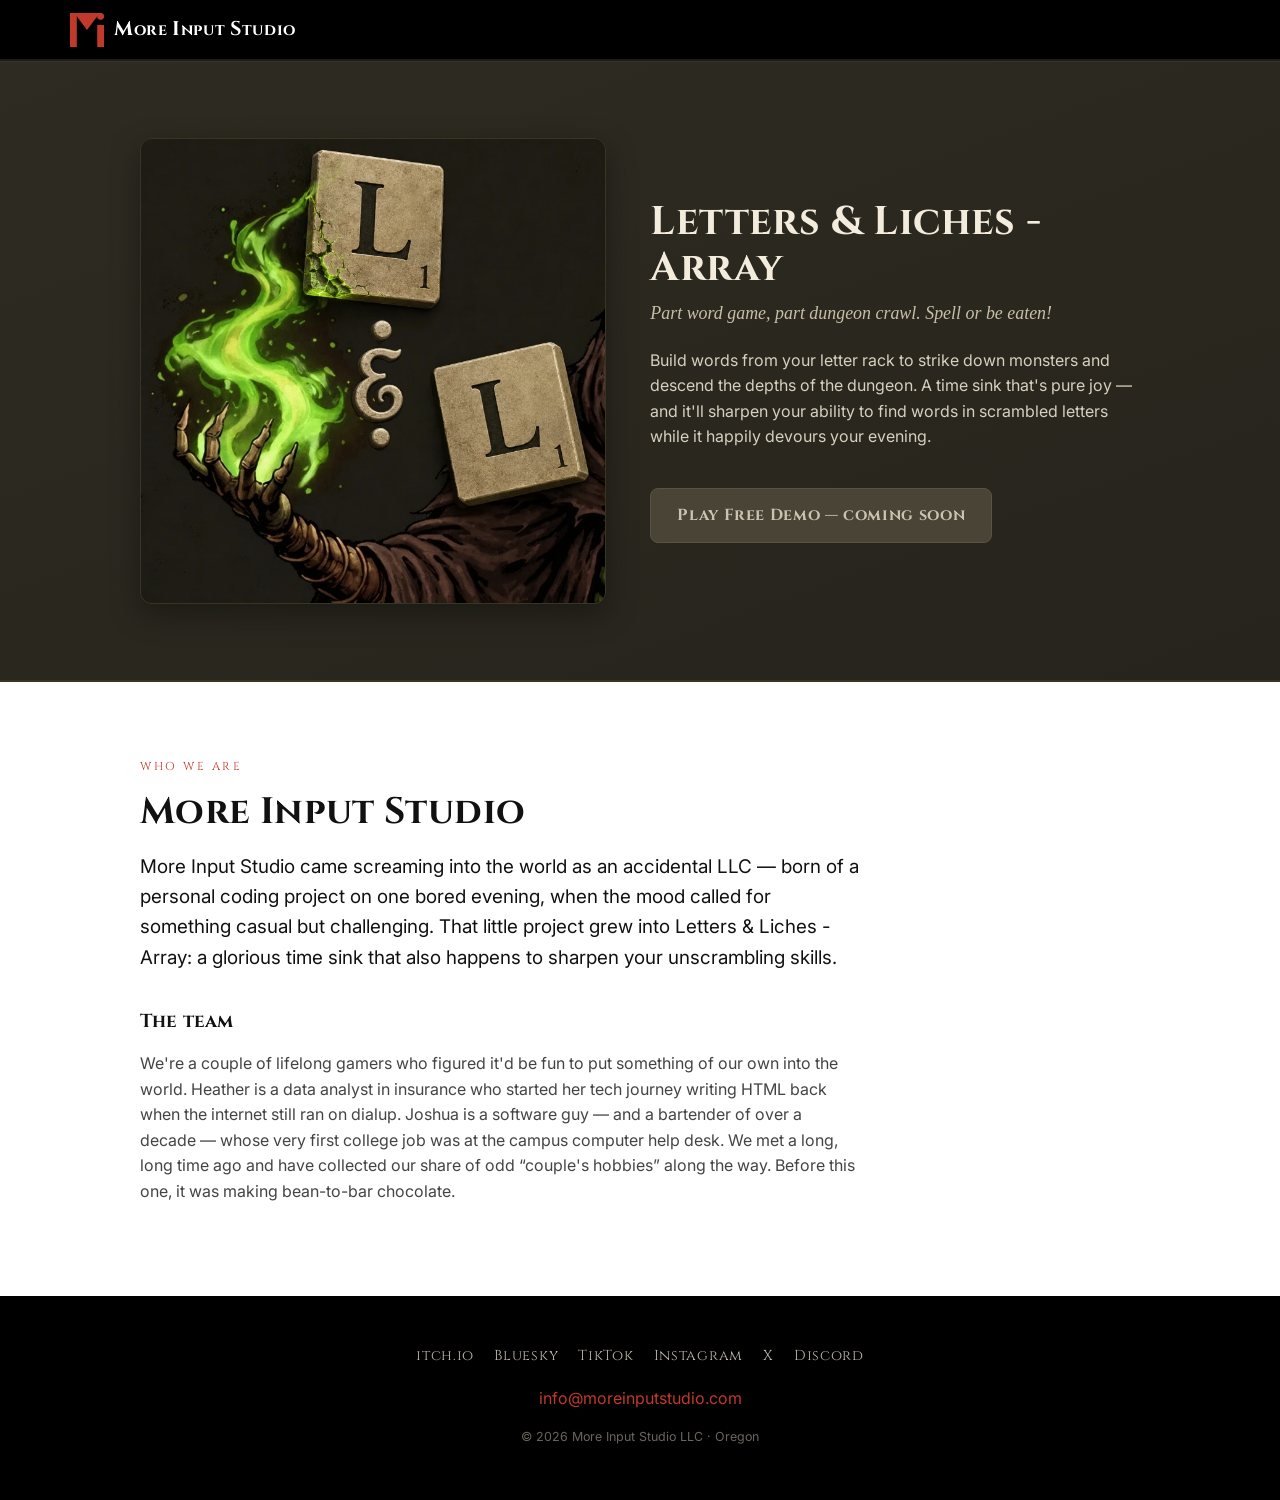
==== index.html @ 366e1a0a "Initial site launch: moreinputstudio.com Home, Tools, and Devlog pages. CNAME wired for custom domai" ====
<!DOCTYPE html>
<html lang="en">
<head>
  <meta charset="UTF-8">
  <meta name="viewport" content="width=device-width, initial-scale=1.0">
  <title>More Input Studio</title>
  <meta name="description" content="More Input Studio — a small game studio. Makers of Letters &amp; Liches: Array.">
  <link rel="icon" href="assets/favicon.svg">
  <link rel="preconnect" href="https://fonts.googleapis.com">
  <link rel="preconnect" href="https://fonts.gstatic.com" crossorigin>
  <link href="https://fonts.googleapis.com/css2?family=Cinzel:wght@400;700&family=IM+Fell+English:ital@0;1&family=Inter:wght@400;500;600&display=swap" rel="stylesheet">
  <link rel="stylesheet" href="assets/site.css">
</head>
<body>

  <!-- ===== Sticky top bar: hamburger (left) → Mi mark → wordmark ===== -->
  <header class="topbar">
    <button class="hamburger" aria-label="Menu" aria-controls="navpanel" aria-expanded="false">
      <span></span><span></span><span></span>
    </button>
    <a class="brand" href="index.html">
      <img src="assets/mi-mark.svg" alt="More Input Studio">
      <span class="wordmark"><span class="i">M</span>ore&nbsp;<span class="i">I</span>nput&nbsp;<span class="i">S</span>tudio</span>
    </a>
  </header>

  <nav class="navpanel" id="navpanel">
    <a href="index.html" class="current">Home</a>
    <a href="tools.html">Tools &amp; Utilities</a>
    <a href="devlog.html">Devlog</a>
  </nav>

  <!-- ===== Spotlight (brown band) — Letters &amp; Liches: Array ===== -->
  <section class="section spotlight">
    <div class="wrap grid">
      <img class="cover" src="assets/ll-cover_v2_752x752.webp" width="752" height="752"
           alt="Letters &amp; Liches: Array — cracked green-flame Scrabble tiles held by a skeletal hand">
      <div>
        <h2>Letters &amp; Liches - Array</h2>
        <p class="sub">Part word game, part dungeon crawl. Spell or be eaten!</p>
        <p>Build words from your letter rack to strike down monsters and descend the depths of
          the dungeon. A time sink that's pure joy — and it'll sharpen your ability to find
          words in scrambled letters while it happily devours your evening.</p>
        <a class="btn soon" href="#" aria-disabled="true">Play Free Demo — coming soon</a>
      </div>
    </div>
  </section>

  <!-- ===== About (white) ===== -->
  <section class="section about">
    <div class="wrap">
      <p class="eyebrow">Who we are</p>
      <h2>More Input Studio</h2>
      <p class="lede">More Input Studio came screaming into the world as an accidental LLC —
        born of a personal coding project on one bored evening, when the mood called for
        something casual but challenging. That little project grew into Letters &amp; Liches -
        Array: a glorious time sink that also happens to sharpen your unscrambling skills.</p>

      <h3 style="margin-top:38px;">The team</h3>
      <p style="max-width:720px;color:#444;">We're a couple of lifelong gamers who figured it'd
        be fun to put something of our own into the world. Heather is a data analyst in insurance
        who started her tech journey writing HTML back when the internet still ran on dialup.
        Joshua is a software guy — and a bartender of over a decade — whose very first college
        job was at the campus computer help desk. We met a long, long time ago and have collected
        our share of odd &ldquo;couple's hobbies&rdquo; along the way. Before this one, it was
        making bean-to-bar chocolate.</p>
    </div>
  </section>

  <!-- ===== Footer ===== -->
  <footer class="footer">
    <div class="socials">
      <a href="https://moreinputstudio.itch.io/" target="_blank" rel="noopener">itch.io</a>
      <a href="https://bsky.app/profile/moreinputstudio.bsky.social" target="_blank" rel="noopener">Bluesky</a>
      <a href="https://www.tiktok.com/@moreinputstudio" target="_blank" rel="noopener">TikTok</a>
      <a href="https://www.instagram.com/moreinputstudio/" target="_blank" rel="noopener">Instagram</a>
      <a href="https://x.com/MoreInputStudio" target="_blank" rel="noopener">X</a>
      <a href="https://discord.gg/sPJzJ8tDV" target="_blank" rel="noopener">Discord</a>
    </div>
    <p class="contact"><a href="mailto:info@moreinputstudio.com">info@moreinputstudio.com</a></p>
    <p class="fine">© 2026 More Input Studio LLC · Oregon</p>
  </footer>

  <script src="assets/site.js"></script>
</body>
</html>
---- assets/site.css ----
/* ============================================================
   More Input Studio — site styles (DRAFT)
   Palette: high-contrast black/white base, L&L brown as accent band,
   brand red (#c0392b) as the through-line accent.
   ============================================================ */

:root{
  --red:        #c0392b;   /* brand red (logo) */
  --red-hi:     #d94b3b;   /* hover/brighter red */
  --brown:      #2e2b22;   /* L&L stone — spotlight band only */
  --brown-2:    #26241c;   /* darker brown, gradient partner */
  --brown-edge: #3a3520;   /* warm brown border */
  --ink:        #111111;   /* near-black body text on light */
  --paper:      #ffffff;   /* white */
  --black:      #0b0b0b;   /* site black */
  --black-2:    #000000;
  --muted:      #8a8a8a;   /* secondary text */
  --nav-h:      60px;
}

*{ box-sizing:border-box; }
html{ scroll-behavior:smooth; }
body{
  margin:0;
  font-family:'Inter',-apple-system,BlinkMacSystemFont,'Segoe UI',Roboto,Helvetica,Arial,sans-serif;
  color:var(--ink);
  background:var(--paper);
  line-height:1.6;
  -webkit-font-smoothing:antialiased;
}
h1,h2,h3{ font-family:'Cinzel',Georgia,serif; font-weight:700; line-height:1.15; letter-spacing:.01em; }
a{ color:inherit; }
img{ max-width:100%; display:block; }

/* ---------- Sticky top bar ---------- */
.topbar{
  position:sticky; top:0; z-index:1000;
  height:var(--nav-h);
  background:var(--black-2);
  color:var(--paper);
  display:flex; align-items:center; gap:14px;
  padding:0 18px;
  border-bottom:1px solid #1c1c1c;
}
.hamburger{
  appearance:none; background:none; border:0; cursor:pointer;
  width:38px; height:38px; padding:8px; border-radius:6px;
  display:flex; flex-direction:column; justify-content:space-between;
}
.hamburger:hover{ background:#1a1a1a; }
.hamburger span{ display:block; height:2px; background:var(--paper); border-radius:2px; transition:.2s; }
.brand{
  display:flex; align-items:center; gap:10px;
  text-decoration:none; color:var(--paper);
}
.brand img{ width:34px; height:34px; }
.brand .wordmark{
  font-family:'Cinzel',serif; font-weight:700; font-size:1.0rem;
  letter-spacing:.04em; white-space:nowrap; line-height:1;
}
.brand .wordmark .i{ font-size:1.24em; }  /* enlarge the M, I, S initials */

/* ---------- Slide-down nav panel ---------- */
.navpanel{
  position:fixed; top:var(--nav-h); left:0; right:0; z-index:999;
  background:var(--black-2); color:var(--paper);
  border-bottom:1px solid #1c1c1c;
  max-height:0; overflow:hidden;
  transition:max-height .28s ease;
}
.navpanel.open{ max-height:320px; }
.navpanel a{
  display:block; text-decoration:none; color:var(--paper);
  padding:15px 22px; font-family:'Cinzel',serif; letter-spacing:.04em;
  border-top:1px solid #161616;
}
.navpanel a:first-child{ border-top:0; }
.navpanel a:hover{ background:#161616; color:var(--red-hi); }
.navpanel a.current{ color:var(--red); }

/* ---------- Generic section ---------- */
.section{ padding:76px 22px; }
.wrap{ max-width:1000px; margin:0 auto; }
.eyebrow{
  font-family:'Cinzel',serif; text-transform:uppercase; letter-spacing:.22em;
  font-size:.72rem; color:var(--red); margin:0 0 14px;
}

/* ---------- Spotlight (brown band) ---------- */
.spotlight{
  background:linear-gradient(160deg,var(--brown),var(--brown-2));
  color:#efe9dd;
  border-top:2px solid var(--brown-edge);
  border-bottom:2px solid var(--brown-edge);
}
.spotlight .grid{
  display:grid; grid-template-columns:minmax(0,1fr) minmax(0,1.05fr);
  gap:44px; align-items:center;
}
.cover{
  width:100%; height:auto; display:block;
  border-radius:12px; border:1px solid var(--brown-edge);
  box-shadow:0 10px 30px rgba(0,0,0,.35);
}
.spotlight h2{ font-size:clamp(1.7rem,4vw,2.5rem); margin:0 0 8px; color:#f3ecdd; }
.spotlight .sub{ font-family:'IM Fell English',serif; font-style:italic; color:#c9bfa8; margin:0 0 20px; font-size:1.12rem; }
.spotlight p{ color:#d8d0bf; }
.btn{
  display:inline-block; margin-top:22px;
  background:var(--red); color:#fff; text-decoration:none;
  font-family:'Cinzel',serif; font-weight:700; letter-spacing:.04em;
  padding:14px 26px; border-radius:8px; border:1px solid #7f271d;
  transition:.15s;
}
.btn:hover{ background:var(--red-hi); transform:translateY(-1px); }
.btn.soon{ background:#4a4436; border-color:#5a5344; color:#cbc3b0; cursor:default; }
.btn.soon:hover{ transform:none; background:#4a4436; }

/* ---------- About (white) ---------- */
.about h2{ font-size:clamp(1.6rem,4vw,2.3rem); margin:0 0 18px; }
.about .lede{ font-size:1.18rem; max-width:720px; }
.about .cols{ display:grid; grid-template-columns:1fr 1fr; gap:36px; margin-top:34px; }
.about .cols h3{ font-size:1.15rem; margin:0 0 6px; }
.about .cols p{ margin:0; color:#444; }

/* ---------- Coming-soon block (devlog stub) ---------- */
.soonwrap{ text-align:center; padding:110px 22px; }
.soonwrap h1{ font-size:clamp(2rem,5vw,3rem); margin:0 0 14px; }
.soonwrap p{ color:#555; max-width:520px; margin:0 auto; }

/* ---------- Tools grid ---------- */
.toolcard{
  border:1px solid #e4e4e4; border-radius:12px; padding:26px;
  text-decoration:none; color:var(--ink); display:block;
  transition:.15s; background:#fff;
}
.toolcard:hover{ border-color:var(--red); transform:translateY(-2px); box-shadow:0 8px 24px rgba(0,0,0,.06); }
.toolgrid{ display:grid; grid-template-columns:repeat(auto-fill,minmax(260px,1fr)); gap:22px; margin-top:34px; }
.toolcard h3{ margin:0 0 6px; font-size:1.2rem; }
.toolcard .tag{ font-family:'Cinzel',serif; font-size:.68rem; letter-spacing:.16em; text-transform:uppercase; color:var(--red); }
.toolcard p{ margin:8px 0 0; color:#555; font-size:.95rem; }

/* ---------- Footer ---------- */
.footer{
  background:var(--black-2); color:#bdb7ab; text-align:center;
  padding:48px 22px 40px;
}
.footer .socials{ display:flex; gap:20px; justify-content:center; margin-bottom:18px; }
.footer .socials a{ color:#bdb7ab; text-decoration:none; font-family:'Cinzel',serif; letter-spacing:.05em; font-size:.9rem; }
.footer .socials a:hover{ color:var(--red-hi); }
.footer .contact a{ color:var(--red); text-decoration:none; }
.footer .fine{ color:#6a655c; font-size:.78rem; margin-top:14px; }

/* Placeholder marker styling */
.PH{ outline:1px dashed rgba(192,57,43,.5); }
[data-ph]{ position:relative; }

/* ---------- Responsive ---------- */
@media (max-width:760px){
  .spotlight .grid{ grid-template-columns:1fr; gap:26px; }
  .about .cols{ grid-template-columns:1fr; gap:20px; }
  .section{ padding:56px 20px; }
  .brand .wordmark{ font-size:.9rem; }
}
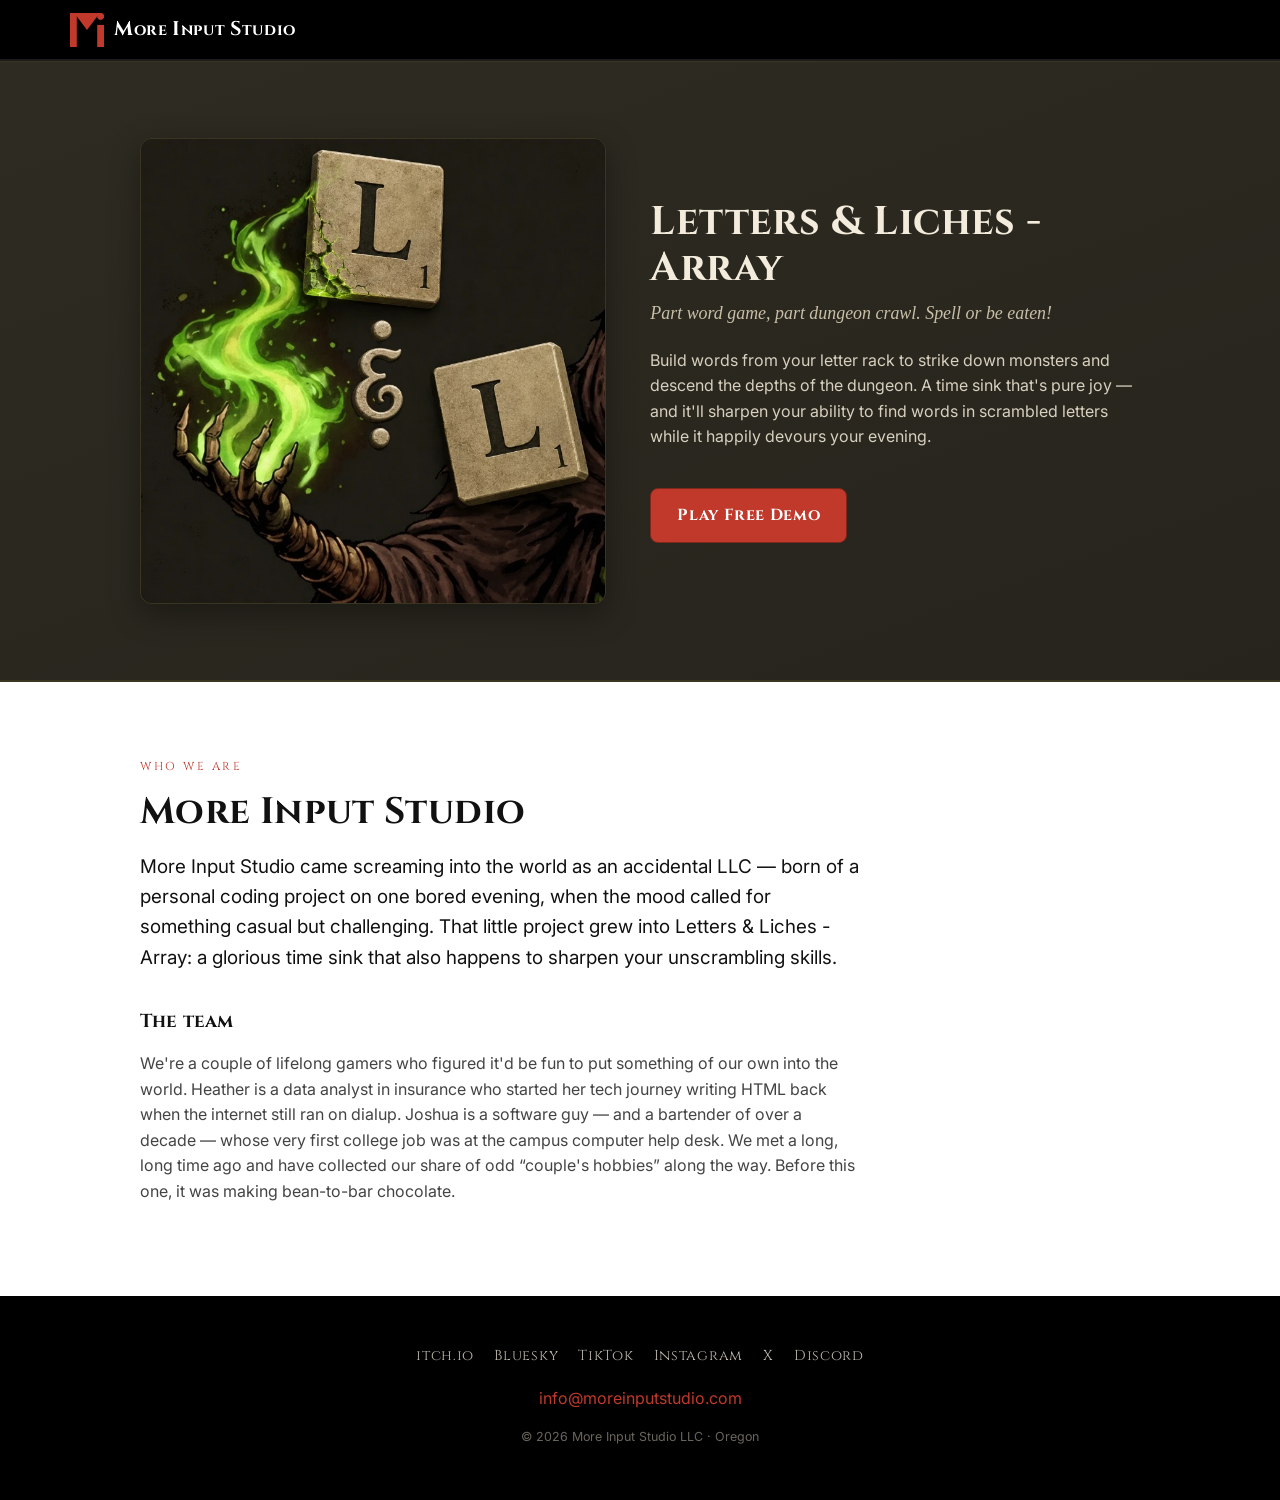
==== commit ac22e034: "Launch L&L: Array demo + devlog voice pass - Add demo/index.html (letters_n_liches_03_Demo build) - " ====
--- a/index.html
+++ b/index.html
@@ -41,7 +41,7 @@
         <p>Build words from your letter rack to strike down monsters and descend the depths of
           the dungeon. A time sink that's pure joy — and it'll sharpen your ability to find
           words in scrambled letters while it happily devours your evening.</p>
-        <a class="btn soon" href="#" aria-disabled="true">Play Free Demo — coming soon</a>
+        <a class="btn" href="/demo/">Play Free Demo</a>
       </div>
     </div>
   </section>
--- a/assets/site.css
+++ b/assets/site.css
@@ -145,8 +145,8 @@
   background:var(--black-2); color:#bdb7ab; text-align:center;
   padding:48px 22px 40px;
 }
-.footer .socials{ display:flex; gap:20px; justify-content:center; margin-bottom:18px; }
-.footer .socials a{ color:#bdb7ab; text-decoration:none; font-family:'Cinzel',serif; letter-spacing:.05em; font-size:.9rem; }
+.footer .socials{ display:flex; flex-wrap:wrap; gap:20px; justify-content:center; margin-bottom:18px; }
+.footer .socials a{ color:#bdb7ab; text-decoration:none; font-family:'Cinzel',serif; letter-spacing:.05em; font-size:.9rem; white-space:nowrap; }
 .footer .socials a:hover{ color:var(--red-hi); }
 .footer .contact a{ color:var(--red); text-decoration:none; }
 .footer .fine{ color:#6a655c; font-size:.78rem; margin-top:14px; }
